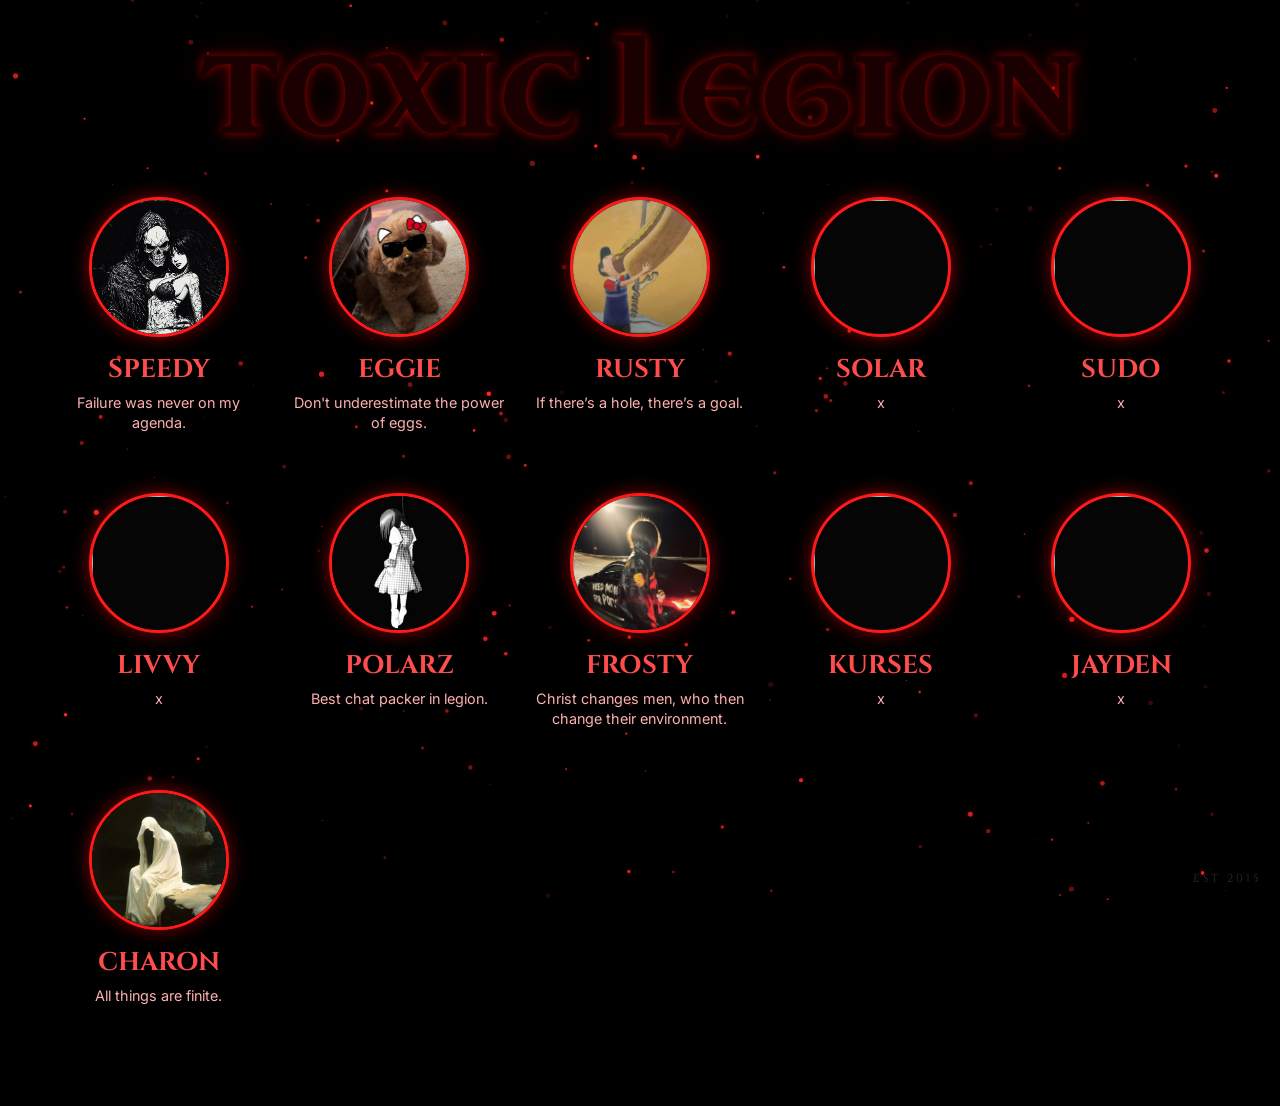
==== users.html @ dd16c220 "Update users.html" ====
<!DOCTYPE html>
<html lang="en">
<head>
  <meta charset="UTF-8" />
  <meta name="viewport" content="width=device-width, initial-scale=1.0"/>
  <title>Toxic Legion</title>

  <link href="https://fonts.googleapis.com/css2?family=Uncial+Antiqua&family=Cinzel:wght@400;600&family=Inter:wght@300;400;600&display=swap" rel="stylesheet">

  <link rel="stylesheet" href="styles.css">
</head>

<body>

  <canvas id="particles"></canvas>

  <div class="container">

    <h1 class="title">TOXIC LEGION</h1>

    <div class="profiles">

      <div class="profile"><img class="avatar" src="Assets/speedy.jpeg"><h2>SPEEDY</h2><p>Failure was never on my agenda.</p></div>
      <div class="profile"><img class="avatar" src="Assets/eggie.jpeg"><h2>EGGIE</h2><p>Don't underestimate the power of eggs.</p></div>
      <div class="profile"><img class="avatar" src="Assets/rusty.jpg"><h2>RUSTY</h2><p>If there’s a hole, there’s a goal.</p></div>
      <div class="profile"><img class="avatar" src="Assets/solar.png"><h2>SOLAR</h2><p>x</p></div>
      <div class="profile"><img class="avatar" src="Assets/sudo.png"><h2>SUDO</h2><p>x</p></div>
      <div class="profile"><img class="avatar" src="Assets/livvy.jpg"><h2>LIVVY</h2><p>x</p></div>
      <div class="profile"><img class="avatar" src="Assets/polarz.jpg"><h2>POLARZ</h2><p>Best chat packer in legion.</p></div>
      <div class="profile"><img class="avatar" src="Assets/frosty.jpg"><h2>FROSTY</h2><p>Christ changes men, who then change their environment.</p></div>
      <div class="profile"><img class="avatar" src="Assets/kurses.png"><h2>KURSES</h2><p>x</p></div>
      <div class="profile"><img class="avatar" src="Assets/jayden.png"><h2>JAYDEN</h2><p>x</p></div>
      <div class="profile"><img class="avatar" src="Assets/charon.jpg"><h2>CHARON</h2><p>All things are finite.</p></div>

    </div>

  </div>

  <div class="est">EST 2015</div>

  <!-- MUSIC -->
  <audio id="bgMusic" autoplay loop>
    <source src="Assets/seal.mp3" type="audio/mpeg">
  </audio>

  <script>
    const canvas = document.getElementById("particles");
    const ctx = canvas.getContext("2d");

    function resize(){
      canvas.width = window.innerWidth;
      canvas.height = window.innerHeight;
    }

    resize();
    window.addEventListener("resize", resize);

    const particles = [];

    for(let i=0;i<220;i++){
      particles.push({
        x: Math.random() * window.innerWidth,
        y: Math.random() * window.innerHeight,
        vx: (Math.random() - 0.5) * 0.6,
        vy: Math.random() * 1.8 + 0.4,
        size: Math.random() * 2.2 + 0.4,
        alpha: Math.random(),
        flicker: Math.random() * 0.03
      });
    }

    function animate(){
      ctx.clearRect(0,0,canvas.width,canvas.height);

      for(let p of particles){

        p.x += p.vx;
        p.y += p.vy;

        p.alpha += (Math.random() - 0.5) * p.flicker;
        p.alpha = Math.max(0.1, Math.min(1, p.alpha));

        if(p.y > canvas.height){
          p.y = 0;
          p.x = Math.random() * canvas.width;
        }

        if(p.x > canvas.width) p.x = 0;
        if(p.x < 0) p.x = canvas.width;

        ctx.beginPath();
        ctx.fillStyle = `rgba(255,40,40,${p.alpha})`;
        ctx.shadowColor = "rgba(255,0,0,0.4)";
        ctx.shadowBlur = 6;
        ctx.arc(p.x, p.y, p.size, 0, Math.PI * 2);
        ctx.fill();
      }

      requestAnimationFrame(animate);
    }

    animate();

    // MUSIC
    const music = document.getElementById("bgMusic");

    const savedTime = localStorage.getItem("musicTime");

    if(savedTime){
      music.currentTime = savedTime;
    }

    music.volume = 0.35;

    music.play();

    setInterval(() => {
      localStorage.setItem("musicTime", music.currentTime);
    }, 500);

  </script>

</body>
</html>
---- styles.css ----
/* =========================
   RESET
========================= */

*{
  margin:0;
  padding:0;
  box-sizing:border-box;
}

body{
  background:#000;
  color:white;
  min-height:100vh;
  overflow-x:hidden;
  position:relative;
}

/* =========================
   PARTICLES
========================= */

#particles{
  position:fixed;
  inset:0;
  width:100%;
  height:100%;
  z-index:-2;
  pointer-events:none;
}

/* =========================
   LAYOUT
========================= */

.container{
  position:relative;
  z-index:5;
  width:92%;
  margin:auto;
  text-align:center;
  padding:30px 0 100px;
}

/* =========================
   TITLE
========================= */

.title{
  font-family:'Uncial Antiqua', cursive;
  font-size:6.5rem;
  letter-spacing:5px;
  color:#1a0000;
  margin-bottom:30px;

  text-shadow:
    0 0 8px rgba(255,0,0,0.5),
    0 0 25px rgba(255,0,0,0.25);
}

/* =========================
   LOGO
========================= */

.logo-section{
  display:flex;
  justify-content:center;
  margin-bottom:60px;
}

.logo-box{
  width:500px;
  height:500px;
  border-radius:16px;
  overflow:hidden;
}

.logo-box img{
  width:100%;
  height:100%;
  object-fit:cover;
}

/* =========================
   ENTER LINK
========================= */

.full-enter{
  display:block;
  width:100%;
  height:100%;
  text-decoration:none;
  color:inherit;
}

.enter-text{
  margin-top:40px;
  font-family:'Cinzel', serif;
  letter-spacing:3px;
  color:#ff4d4d;
  opacity:0.7;
}

/* =========================
   PROFILES
========================= */

.profiles{
  display:grid;
  grid-template-columns:repeat(5,1fr);
  gap:60px 25px;
  justify-items:center;
}

.profile{
  width:210px;
  display:flex;
  flex-direction:column;
  align-items:center;
  text-align:center;
}

.avatar{
  width:140px;
  height:140px;
  border-radius:50%;
  object-fit:cover;
  background:#050505;
  border:3px solid #ff1a1a;
  box-shadow:0 0 18px rgba(255,0,0,0.5);
  margin-bottom:15px;
}

.profile h2{
  font-family:'Cinzel', serif;
  font-size:1.6rem;
  color:#ff4d4d;
  margin-bottom:6px;
}

.profile p{
  font-family:'Inter', sans-serif;
  font-size:0.9rem;
  color:#ffb0b0;
  line-height:1.4;
}

/* =========================
   EST TEXT
========================= */

.est{
  position:fixed;
  bottom:14px;
  right:18px;

  font-family:'Cinzel', serif;
  font-size:0.72rem;
  letter-spacing:3px;

  color:rgba(255,255,255,0.18);

  text-shadow:0 0 8px rgba(255,255,255,0.08);

  z-index:20;

  user-select:none;
  pointer-events:none;
}

/* =========================
   RESPONSIVE
========================= */

@media(max-width:1000px){
  .profiles{
    grid-template-columns:repeat(3,1fr);
  }

  .title{
    font-size:4.5rem;
  }
}

@media(max-width:700px){
  .profiles{
    grid-template-columns:repeat(2,1fr);
  }
}

@media(max-width:500px){
  .profiles{
    grid-template-columns:1fr;
  }

  .logo-box{
    width:320px;
    height:320px;
  }

  .title{
    font-size:2.7rem;
  }
}
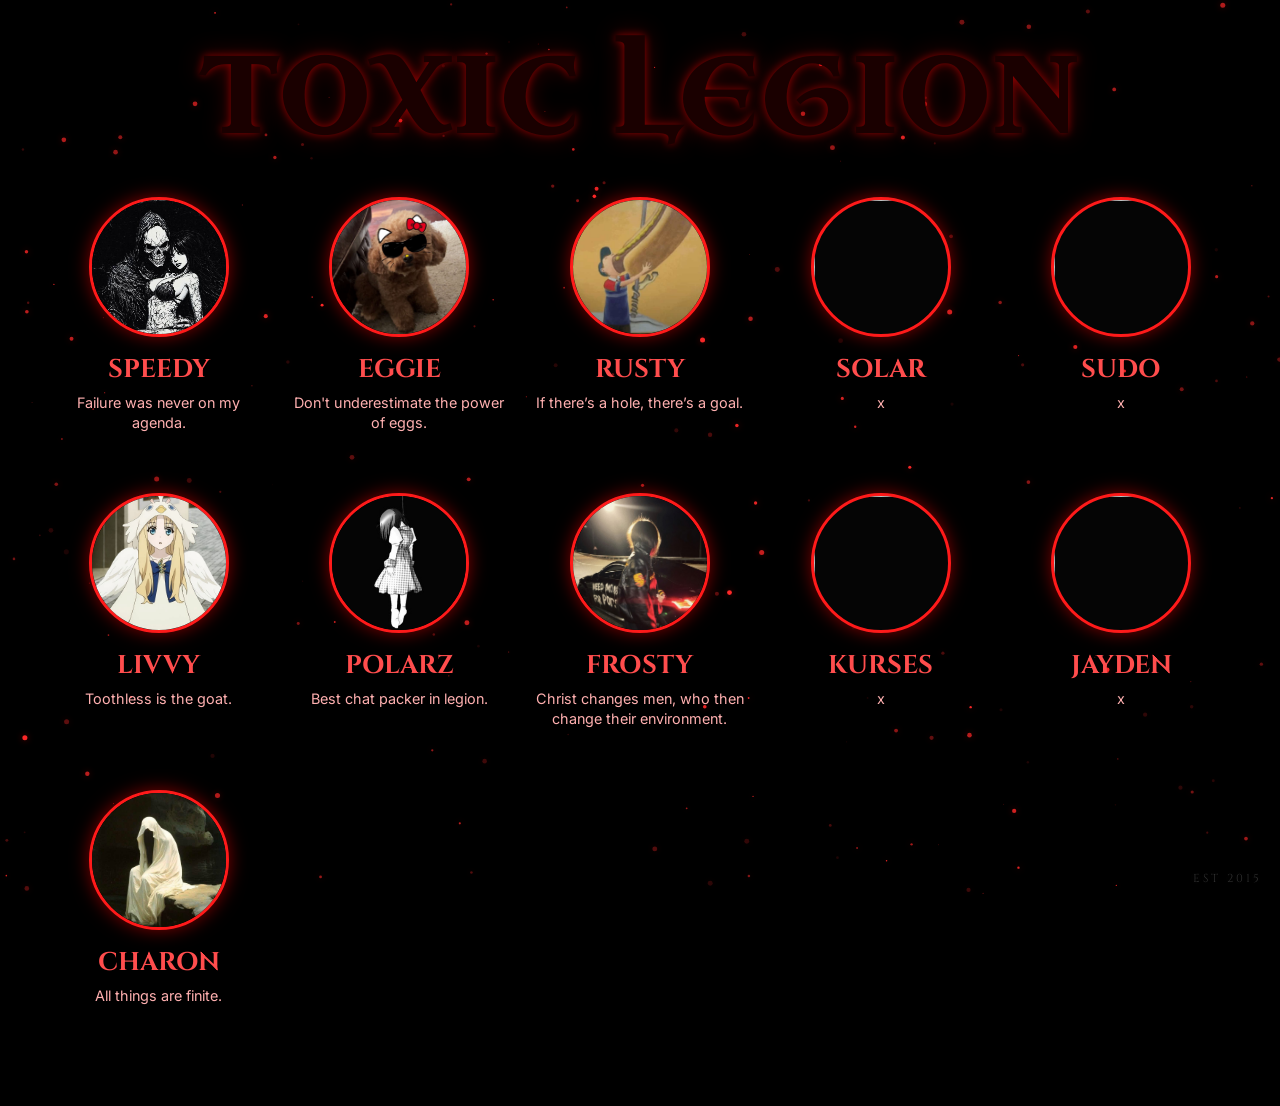
==== commit 3ece0541: "Update users.html" ====
--- a/users.html
+++ b/users.html
@@ -25,7 +25,7 @@
       <div class="profile"><img class="avatar" src="Assets/rusty.jpg"><h2>RUSTY</h2><p>If there’s a hole, there’s a goal.</p></div>
       <div class="profile"><img class="avatar" src="Assets/solar.png"><h2>SOLAR</h2><p>x</p></div>
       <div class="profile"><img class="avatar" src="Assets/sudo.png"><h2>SUDO</h2><p>x</p></div>
-      <div class="profile"><img class="avatar" src="Assets/livvy.jpg"><h2>LIVVY</h2><p>x</p></div>
+      <div class="profile"><img class="avatar" src="Assets/livvy.jpg"><h2>LIVVY</h2><p>Toothless is the goat.</p></div>
       <div class="profile"><img class="avatar" src="Assets/polarz.jpg"><h2>POLARZ</h2><p>Best chat packer in legion.</p></div>
       <div class="profile"><img class="avatar" src="Assets/frosty.jpg"><h2>FROSTY</h2><p>Christ changes men, who then change their environment.</p></div>
       <div class="profile"><img class="avatar" src="Assets/kurses.png"><h2>KURSES</h2><p>x</p></div>
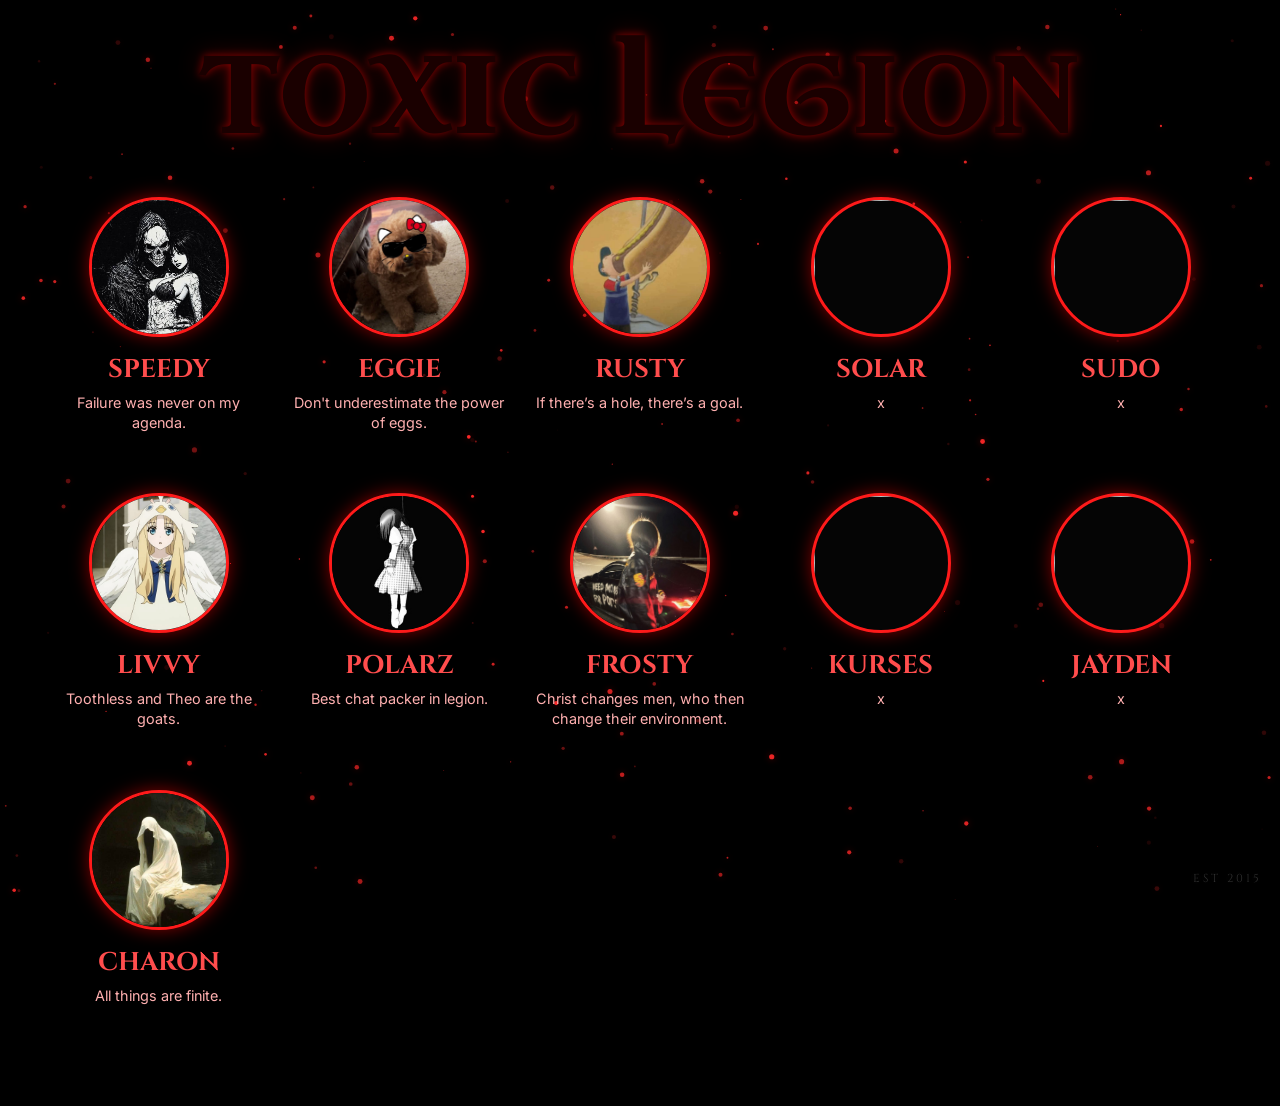
==== commit 4d0423ea: "Update users.html" ====
--- a/users.html
+++ b/users.html
@@ -25,7 +25,7 @@
       <div class="profile"><img class="avatar" src="Assets/rusty.jpg"><h2>RUSTY</h2><p>If there’s a hole, there’s a goal.</p></div>
       <div class="profile"><img class="avatar" src="Assets/solar.png"><h2>SOLAR</h2><p>x</p></div>
       <div class="profile"><img class="avatar" src="Assets/sudo.png"><h2>SUDO</h2><p>x</p></div>
-      <div class="profile"><img class="avatar" src="Assets/livvy.jpg"><h2>LIVVY</h2><p>Toothless is the goat.</p></div>
+      <div class="profile"><img class="avatar" src="Assets/livvy.jpg"><h2>LIVVY</h2><p>Toothless and Theo are the goats.</p></div>
       <div class="profile"><img class="avatar" src="Assets/polarz.jpg"><h2>POLARZ</h2><p>Best chat packer in legion.</p></div>
       <div class="profile"><img class="avatar" src="Assets/frosty.jpg"><h2>FROSTY</h2><p>Christ changes men, who then change their environment.</p></div>
       <div class="profile"><img class="avatar" src="Assets/kurses.png"><h2>KURSES</h2><p>x</p></div>
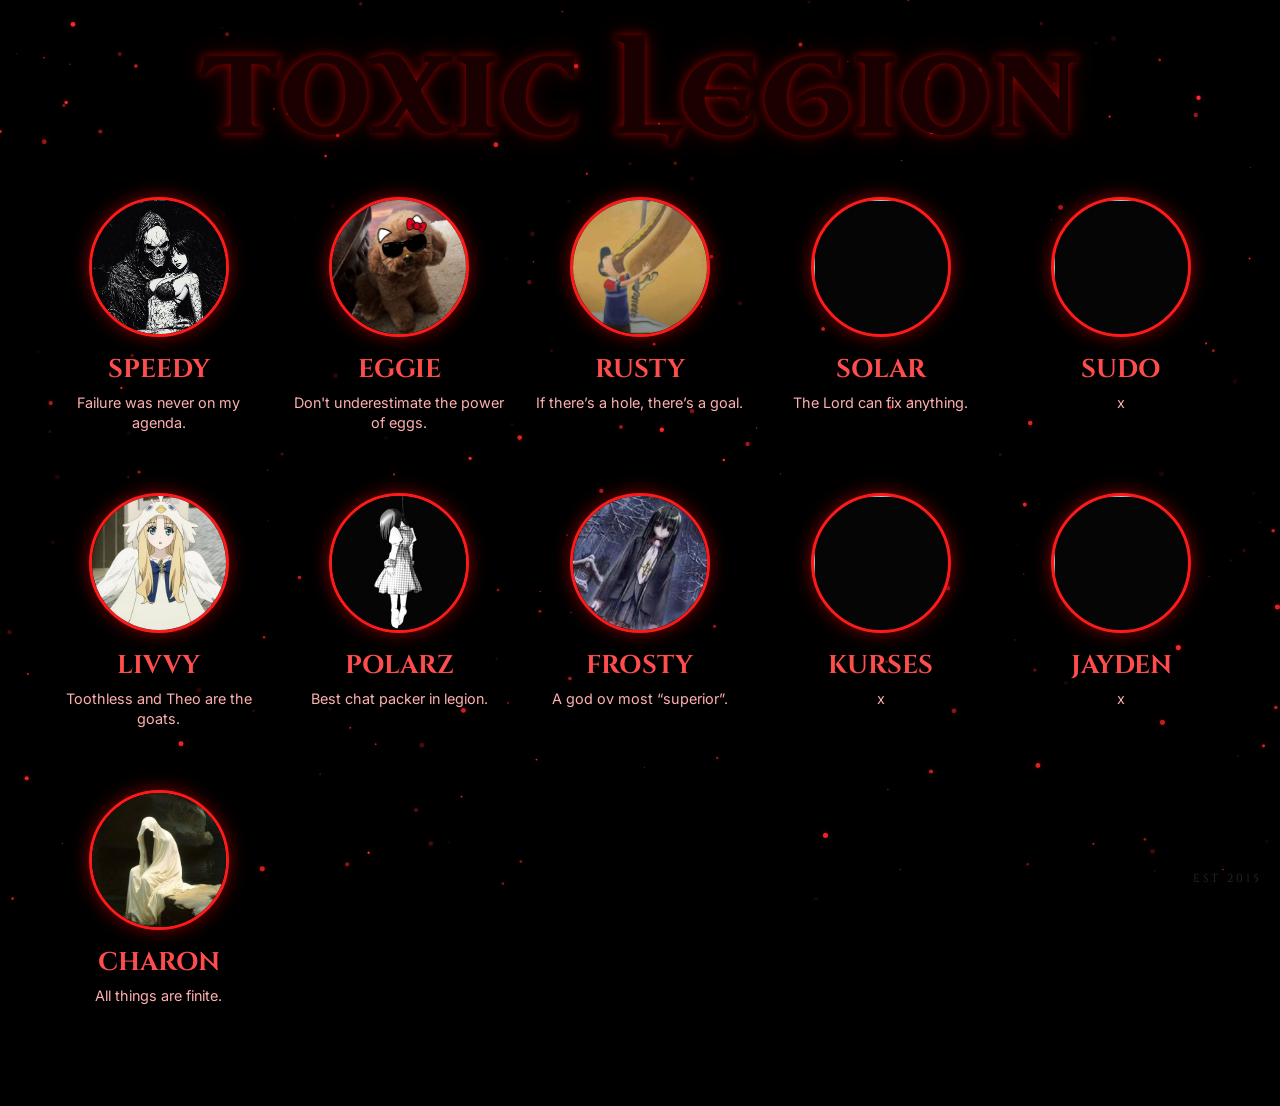
==== commit 55681191: "Update users.html" ====
--- a/users.html
+++ b/users.html
@@ -23,11 +23,11 @@
       <div class="profile"><img class="avatar" src="Assets/speedy.jpeg"><h2>SPEEDY</h2><p>Failure was never on my agenda.</p></div>
       <div class="profile"><img class="avatar" src="Assets/eggie.jpeg"><h2>EGGIE</h2><p>Don't underestimate the power of eggs.</p></div>
       <div class="profile"><img class="avatar" src="Assets/rusty.jpg"><h2>RUSTY</h2><p>If there’s a hole, there’s a goal.</p></div>
-      <div class="profile"><img class="avatar" src="Assets/solar.png"><h2>SOLAR</h2><p>x</p></div>
+      <div class="profile"><img class="avatar" src="Assets/solar.jpg"><h2>SOLAR</h2><p>The Lord can fix anything.</p></div>
       <div class="profile"><img class="avatar" src="Assets/sudo.png"><h2>SUDO</h2><p>x</p></div>
       <div class="profile"><img class="avatar" src="Assets/livvy.jpg"><h2>LIVVY</h2><p>Toothless and Theo are the goats.</p></div>
       <div class="profile"><img class="avatar" src="Assets/polarz.jpg"><h2>POLARZ</h2><p>Best chat packer in legion.</p></div>
-      <div class="profile"><img class="avatar" src="Assets/frosty.jpg"><h2>FROSTY</h2><p>Christ changes men, who then change their environment.</p></div>
+      <div class="profile"><img class="avatar" src="Assets/frosty.jpg"><h2>FROSTY</h2><p>A god ov most “superior”.</p></div>
       <div class="profile"><img class="avatar" src="Assets/kurses.png"><h2>KURSES</h2><p>x</p></div>
       <div class="profile"><img class="avatar" src="Assets/jayden.png"><h2>JAYDEN</h2><p>x</p></div>
       <div class="profile"><img class="avatar" src="Assets/charon.jpg"><h2>CHARON</h2><p>All things are finite.</p></div>
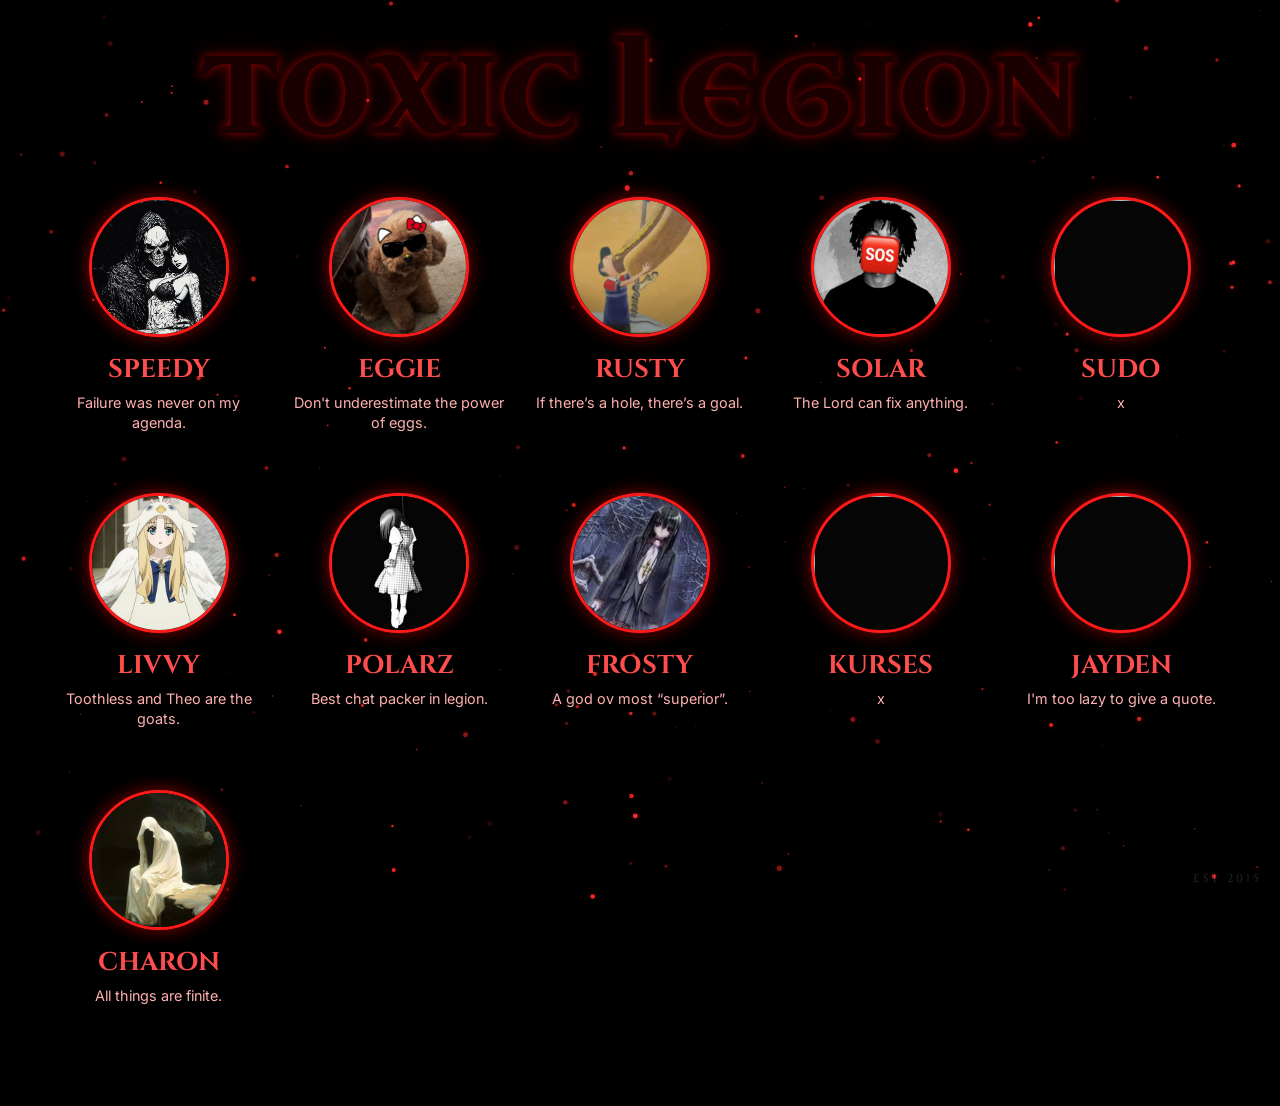
==== commit 047e3191: "Update users.html" ====
--- a/users.html
+++ b/users.html
@@ -24,12 +24,12 @@
       <div class="profile"><img class="avatar" src="Assets/eggie.jpeg"><h2>EGGIE</h2><p>Don't underestimate the power of eggs.</p></div>
       <div class="profile"><img class="avatar" src="Assets/rusty.jpg"><h2>RUSTY</h2><p>If there’s a hole, there’s a goal.</p></div>
       <div class="profile"><img class="avatar" src="Assets/solar.jpg"><h2>SOLAR</h2><p>The Lord can fix anything.</p></div>
-      <div class="profile"><img class="avatar" src="Assets/sudo.png"><h2>SUDO</h2><p>x</p></div>
+      <div class="profile"><img class="avatar" src="Assets/sudo.jpg"><h2>SUDO</h2><p>x</p></div>
       <div class="profile"><img class="avatar" src="Assets/livvy.jpg"><h2>LIVVY</h2><p>Toothless and Theo are the goats.</p></div>
       <div class="profile"><img class="avatar" src="Assets/polarz.jpg"><h2>POLARZ</h2><p>Best chat packer in legion.</p></div>
       <div class="profile"><img class="avatar" src="Assets/frosty.jpg"><h2>FROSTY</h2><p>A god ov most “superior”.</p></div>
-      <div class="profile"><img class="avatar" src="Assets/kurses.png"><h2>KURSES</h2><p>x</p></div>
-      <div class="profile"><img class="avatar" src="Assets/jayden.png"><h2>JAYDEN</h2><p>x</p></div>
+      <div class="profile"><img class="avatar" src="Assets/kurses.jpg"><h2>KURSES</h2><p>x</p></div>
+      <div class="profile"><img class="avatar" src="Assets/jayden.jpg"><h2>JAYDEN</h2><p>I'm too lazy to give a quote.</p></div>
       <div class="profile"><img class="avatar" src="Assets/charon.jpg"><h2>CHARON</h2><p>All things are finite.</p></div>
 
     </div>
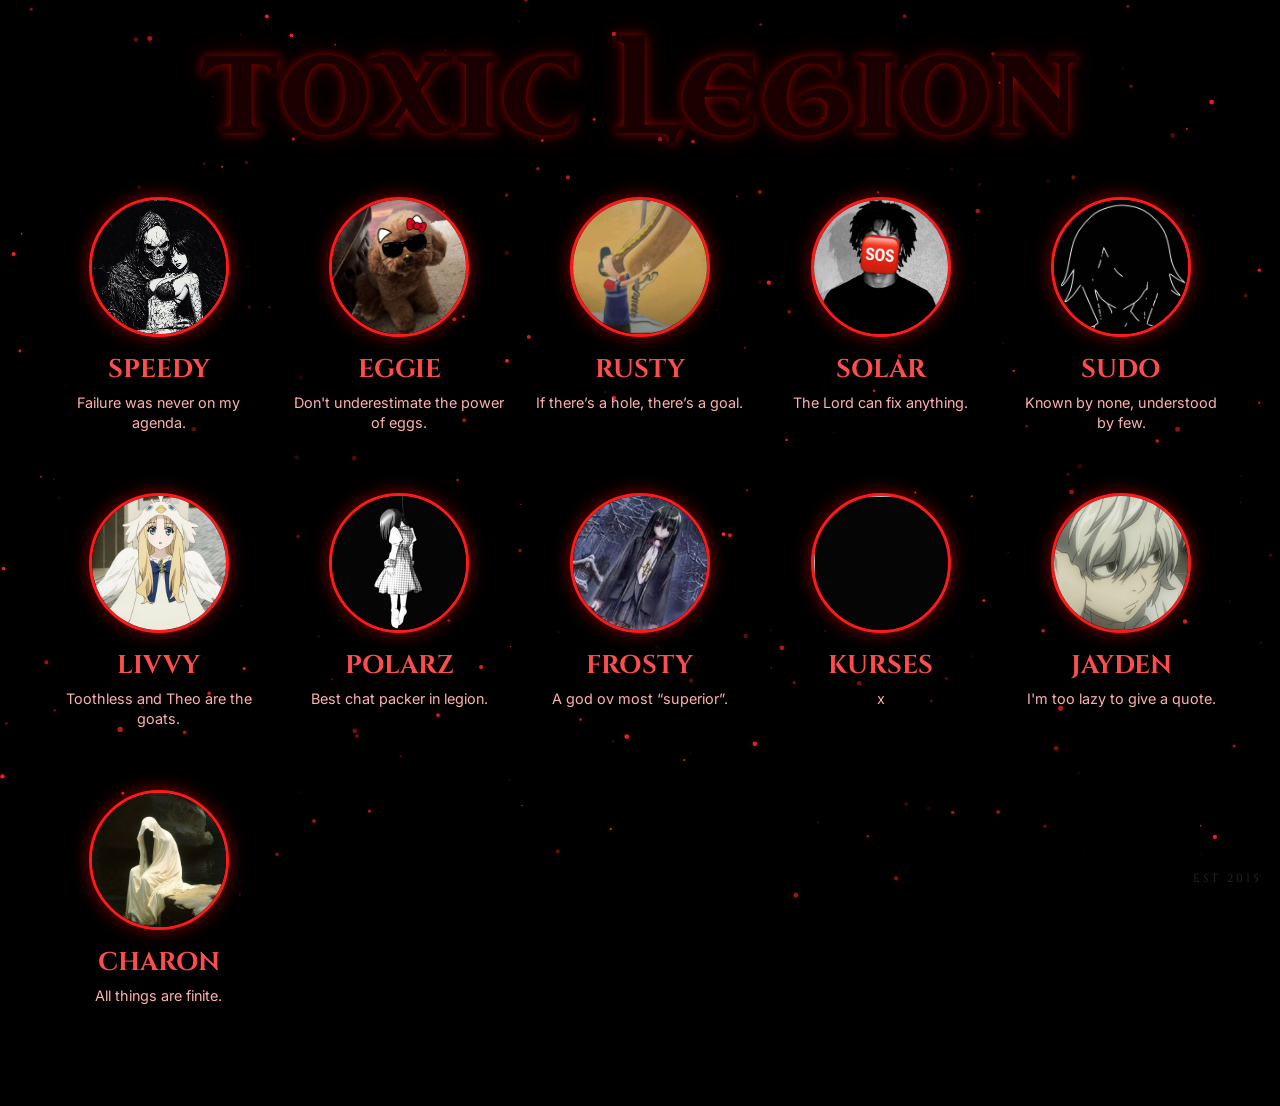
==== commit 925ac67f: "Update users.html" ====
--- a/users.html
+++ b/users.html
@@ -24,7 +24,7 @@
       <div class="profile"><img class="avatar" src="Assets/eggie.jpeg"><h2>EGGIE</h2><p>Don't underestimate the power of eggs.</p></div>
       <div class="profile"><img class="avatar" src="Assets/rusty.jpg"><h2>RUSTY</h2><p>If there’s a hole, there’s a goal.</p></div>
       <div class="profile"><img class="avatar" src="Assets/solar.jpg"><h2>SOLAR</h2><p>The Lord can fix anything.</p></div>
-      <div class="profile"><img class="avatar" src="Assets/sudo.jpg"><h2>SUDO</h2><p>x</p></div>
+      <div class="profile"><img class="avatar" src="Assets/sudo.jpg"><h2>SUDO</h2><p>Known by none, understood by few.</p></div>
       <div class="profile"><img class="avatar" src="Assets/livvy.jpg"><h2>LIVVY</h2><p>Toothless and Theo are the goats.</p></div>
       <div class="profile"><img class="avatar" src="Assets/polarz.jpg"><h2>POLARZ</h2><p>Best chat packer in legion.</p></div>
       <div class="profile"><img class="avatar" src="Assets/frosty.jpg"><h2>FROSTY</h2><p>A god ov most “superior”.</p></div>
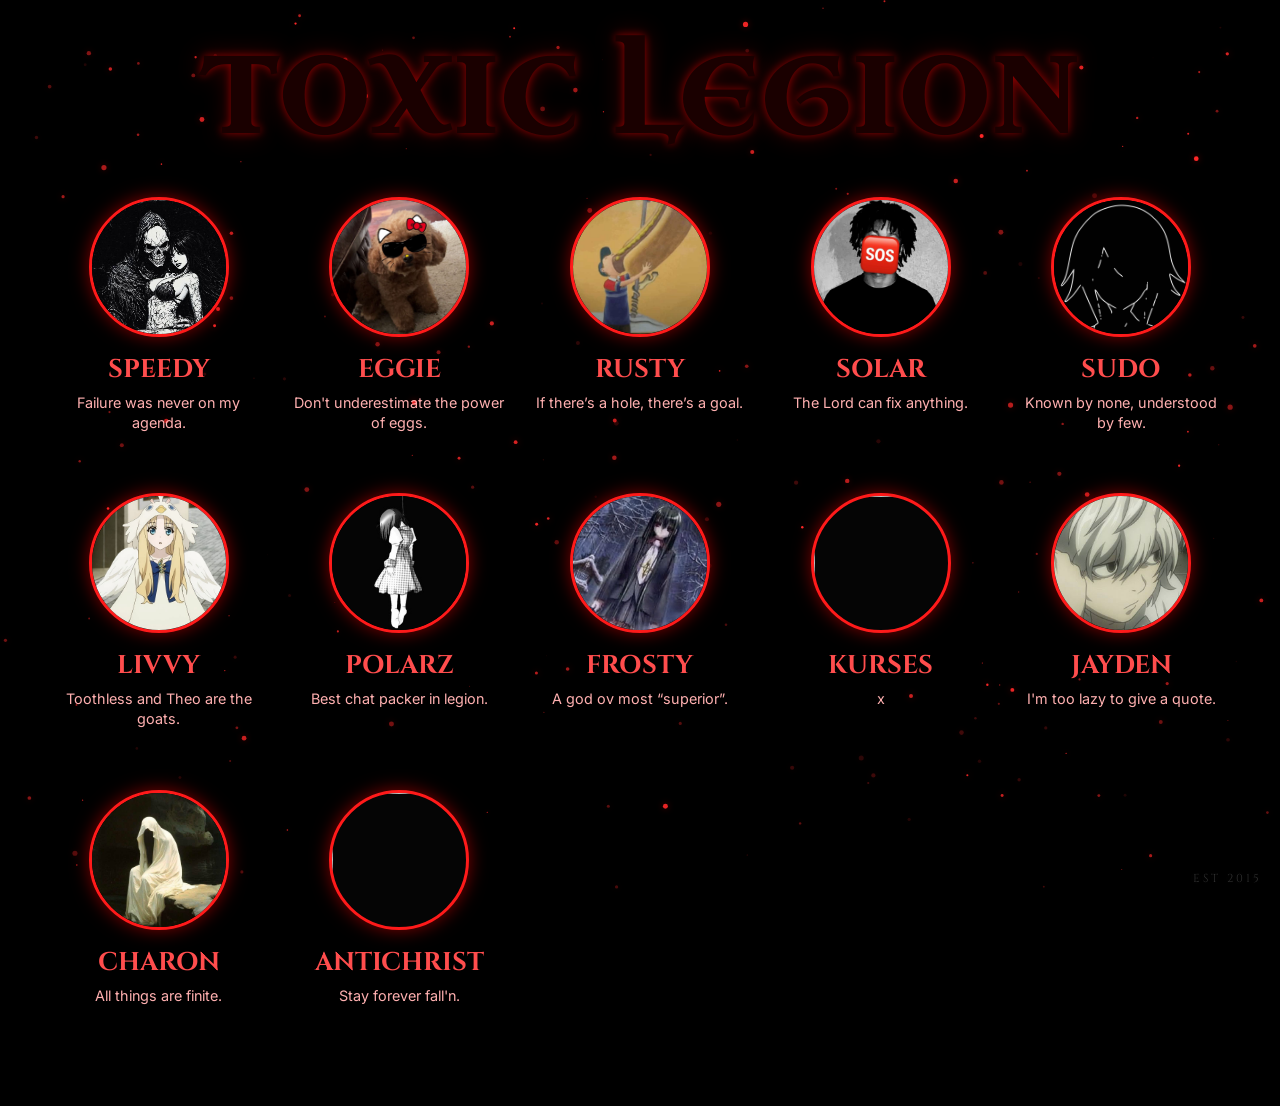
==== commit fd4ed21c: "Update users.html" ====
--- a/users.html
+++ b/users.html
@@ -31,6 +31,7 @@
       <div class="profile"><img class="avatar" src="Assets/kurses.jpg"><h2>KURSES</h2><p>x</p></div>
       <div class="profile"><img class="avatar" src="Assets/jayden.jpg"><h2>JAYDEN</h2><p>I'm too lazy to give a quote.</p></div>
       <div class="profile"><img class="avatar" src="Assets/charon.jpg"><h2>CHARON</h2><p>All things are finite.</p></div>
+      <div class="profile"><img class="avatar" src="Assets/antichrist.jpg"><h2>ANTICHRIST</h2><p>Stay forever fall'n.</p></div>
 
     </div>
 
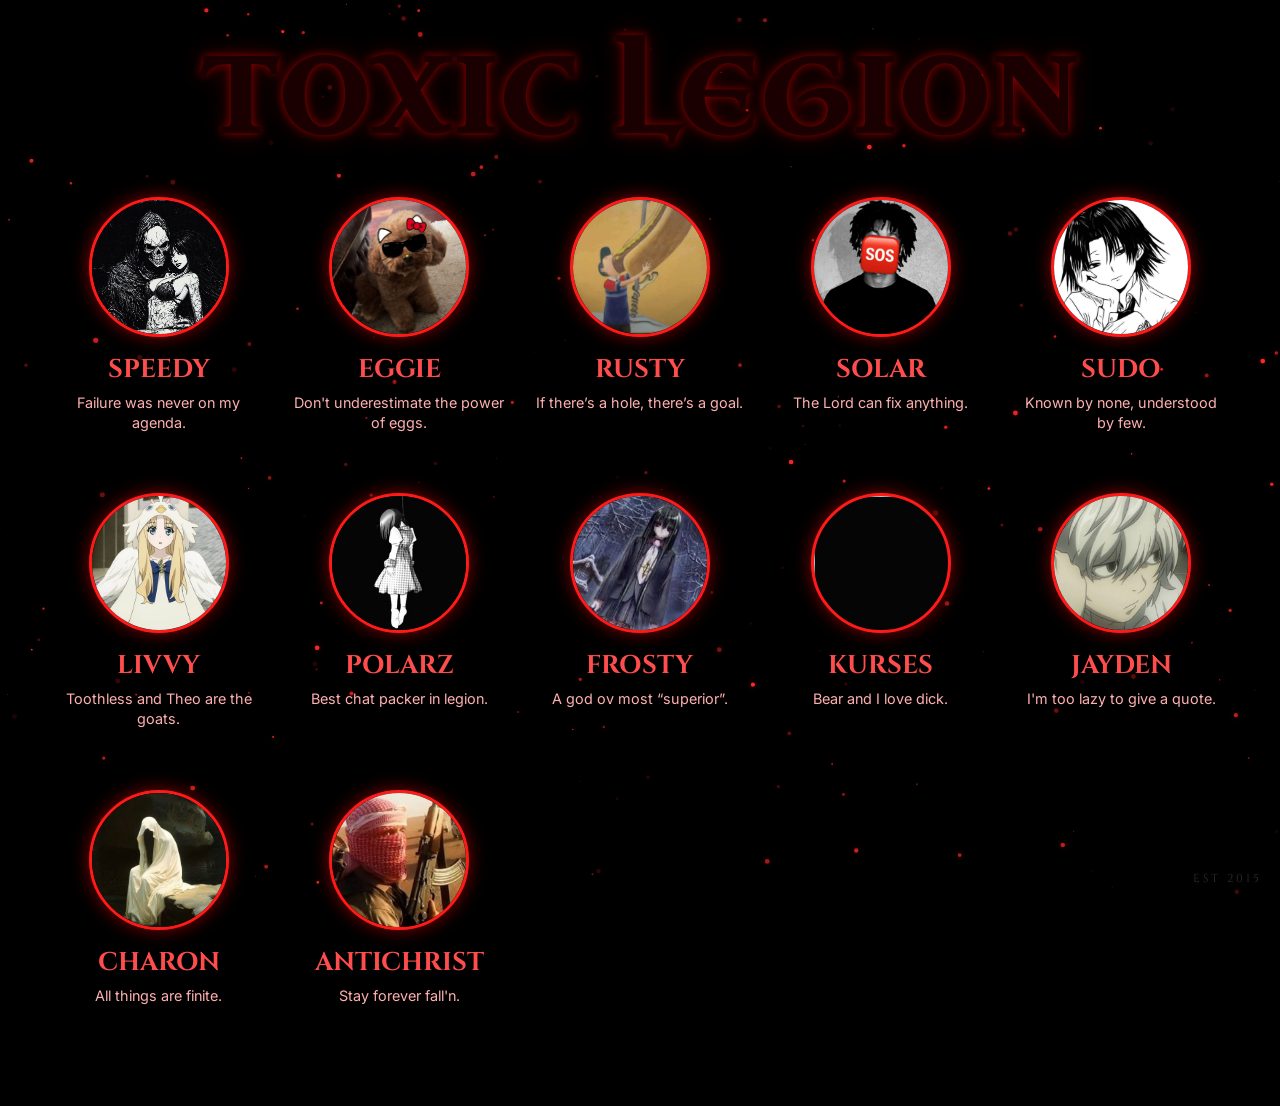
==== commit 19b4fc69: "Update users.html" ====
--- a/users.html
+++ b/users.html
@@ -28,7 +28,7 @@
       <div class="profile"><img class="avatar" src="Assets/livvy.jpg"><h2>LIVVY</h2><p>Toothless and Theo are the goats.</p></div>
       <div class="profile"><img class="avatar" src="Assets/polarz.jpg"><h2>POLARZ</h2><p>Best chat packer in legion.</p></div>
       <div class="profile"><img class="avatar" src="Assets/frosty.jpg"><h2>FROSTY</h2><p>A god ov most “superior”.</p></div>
-      <div class="profile"><img class="avatar" src="Assets/kurses.jpg"><h2>KURSES</h2><p>x</p></div>
+      <div class="profile"><img class="avatar" src="Assets/kurses.jpg"><h2>KURSES</h2><p>Bear and I love dick.</p></div>
       <div class="profile"><img class="avatar" src="Assets/jayden.jpg"><h2>JAYDEN</h2><p>I'm too lazy to give a quote.</p></div>
       <div class="profile"><img class="avatar" src="Assets/charon.jpg"><h2>CHARON</h2><p>All things are finite.</p></div>
       <div class="profile"><img class="avatar" src="Assets/antichrist.jpg"><h2>ANTICHRIST</h2><p>Stay forever fall'n.</p></div>
